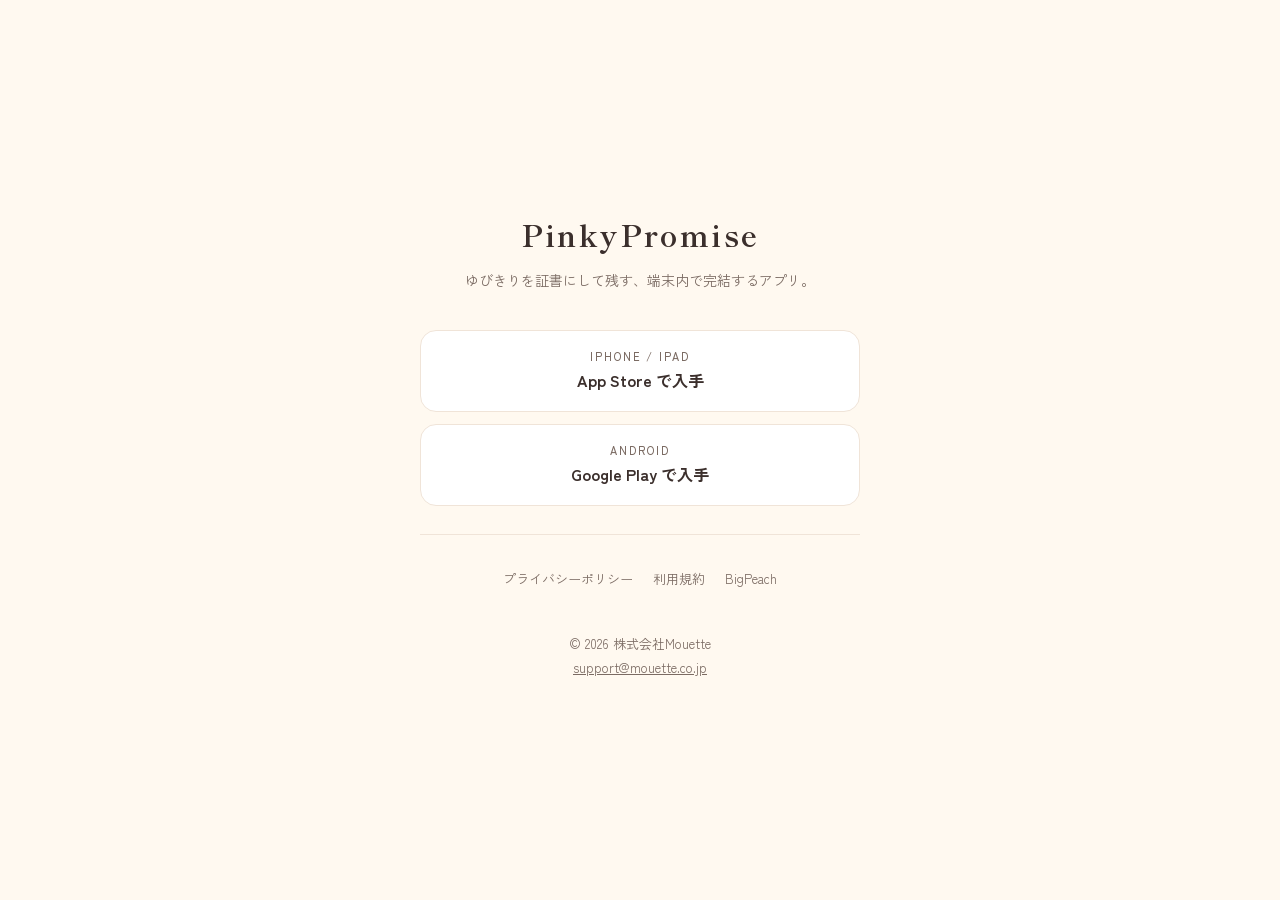
==== pinkypromise/index.html @ c035c340 "feat(pinkypromise): ストアへ振り分けるランディングページを追加 Co-Authored-By: Claude Opus 5 (1M context) <noreply@anthro" ====
<!DOCTYPE html>
<html lang="ja">
<head>
<meta charset="utf-8">
<meta name="viewport" content="width=device-width, initial-scale=1">
<title>PinkyPromise</title>
<meta name="description" content="ゆびきりを証書にして残す、端末内で完結するアプリ。App Store と Google Play で配信中。">
<meta name="apple-itunes-app" content="app-id=6805258510">
<meta property="og:type" content="website">
<meta property="og:title" content="PinkyPromise">
<meta property="og:description" content="ゆびきりを証書にして残す、端末内で完結するアプリ。">
<meta property="og:url" content="https://bigpeach-labs.github.io/pinkypromise/">
<link rel="preconnect" href="https://fonts.googleapis.com">
<link rel="preconnect" href="https://fonts.gstatic.com" crossorigin>
<link href="https://fonts.googleapis.com/css2?family=Shippori+Mincho:wght@700&family=Zen+Kaku+Gothic+New:wght@400;500;700&display=swap" rel="stylesheet">
<style>
  :root {
    --canvas: #FFF9F0;
    --paper: #FFFFFF;
    --ink: #3B2F2C;
    --ink-faint: #7B6B63;
    --line: #F0E4D8;
    --rose: #D2325F;
    --navy: #5A3F52;
    --ui: "Zen Kaku Gothic New", -apple-system, BlinkMacSystemFont, "Hiragino Sans", "Noto Sans JP", sans-serif;
    --serif: "Shippori Mincho", "Hiragino Mincho ProN", "Yu Mincho", serif;
  }

  * { box-sizing: border-box; }

  body {
    margin: 0;
    min-height: 100vh;
    background: var(--canvas);
    color: var(--ink);
    font-family: var(--ui);
    line-height: 1.85;
    display: flex;
    align-items: center;
    justify-content: center;
    -webkit-text-size-adjust: 100%;
  }

  .wrap {
    width: 100%;
    max-width: 480px;
    padding: 56px 20px;
    text-align: center;
  }

  h1 {
    font-family: var(--serif);
    font-size: 30px;
    letter-spacing: 0.08em;
    margin: 0 0 6px;
  }

  .tagline {
    margin: 0 0 36px;
    color: var(--ink-faint);
    font-size: 14px;
  }

  .stores {
    display: flex;
    flex-direction: column;
    gap: 12px;
    margin: 0 0 28px;
  }

  .store {
    display: block;
    padding: 15px 20px;
    border-radius: 16px;
    background: var(--paper);
    border: 1px solid var(--line);
    color: var(--ink);
    text-decoration: none;
    font-size: 16px;
    font-weight: 700;
    transition: border-color 0.15s ease, color 0.15s ease;
  }

  .store:hover { border-color: var(--rose); color: var(--rose); }

  .store .platform {
    display: block;
    font-size: 11px;
    font-weight: 500;
    letter-spacing: 0.18em;
    text-transform: uppercase;
    color: var(--ink-faint);
  }

  .redirecting {
    margin: 0 0 20px;
    font-size: 13px;
    color: var(--ink-faint);
  }

  .redirecting[hidden] { display: none; }

  .docs {
    margin: 0;
    padding: 28px 0 0;
    list-style: none;
    border-top: 1px solid var(--line);
    display: flex;
    flex-wrap: wrap;
    justify-content: center;
    gap: 6px 20px;
  }

  .docs a {
    color: var(--ink-faint);
    font-size: 13px;
    text-decoration: none;
  }

  .docs a:hover { color: var(--rose); }

  footer {
    margin-top: 40px;
    color: var(--ink-faint);
    font-size: 13px;
  }

  footer a { color: var(--ink-faint); }

  @media (max-width: 480px) {
    .wrap { padding: 40px 18px; }
    h1 { font-size: 25px; }
  }
</style>
</head>
<body>
<div class="wrap">

  <h1>PinkyPromise</h1>
  <p class="tagline">ゆびきりを証書にして残す、端末内で完結するアプリ。</p>

  <p class="redirecting" id="redirecting" hidden>ストアを開いています…</p>

  <div class="stores">
    <a class="store" href="https://apps.apple.com/app/id6805258510" id="app-store">
      <span class="platform">iPhone / iPad</span>
      App Store で入手
    </a>
    <a class="store" href="https://play.google.com/store/apps/details?id=com.bigpeach.pinkypromise" id="play-store">
      <span class="platform">Android</span>
      Google Play で入手
    </a>
  </div>

  <ul class="docs">
    <li><a href="/pinkypromise/privacy/">プライバシーポリシー</a></li>
    <li><a href="/pinkypromise/terms/">利用規約</a></li>
    <li><a href="/">BigPeach</a></li>
  </ul>

  <footer>
    <p>© 2026 株式会社Mouette<br>
    <a href="mailto:support@mouette.co.jp">support@mouette.co.jp</a></p>
  </footer>

</div>
<script>
  (function () {
    var ua = navigator.userAgent || "";
    var isAndroid = /Android/i.test(ua);
    var isIos = /iPhone|iPad|iPod/i.test(ua)
      || (/Macintosh/i.test(ua) && navigator.maxTouchPoints > 1);
    if (!isAndroid && !isIos) return;

    var target = document.getElementById(isAndroid ? "play-store" : "app-store").href;
    document.getElementById("redirecting").hidden = false;
    window.setTimeout(function () {
      window.location.replace(target);
    }, 400);
  })();
</script>
</body>
</html>
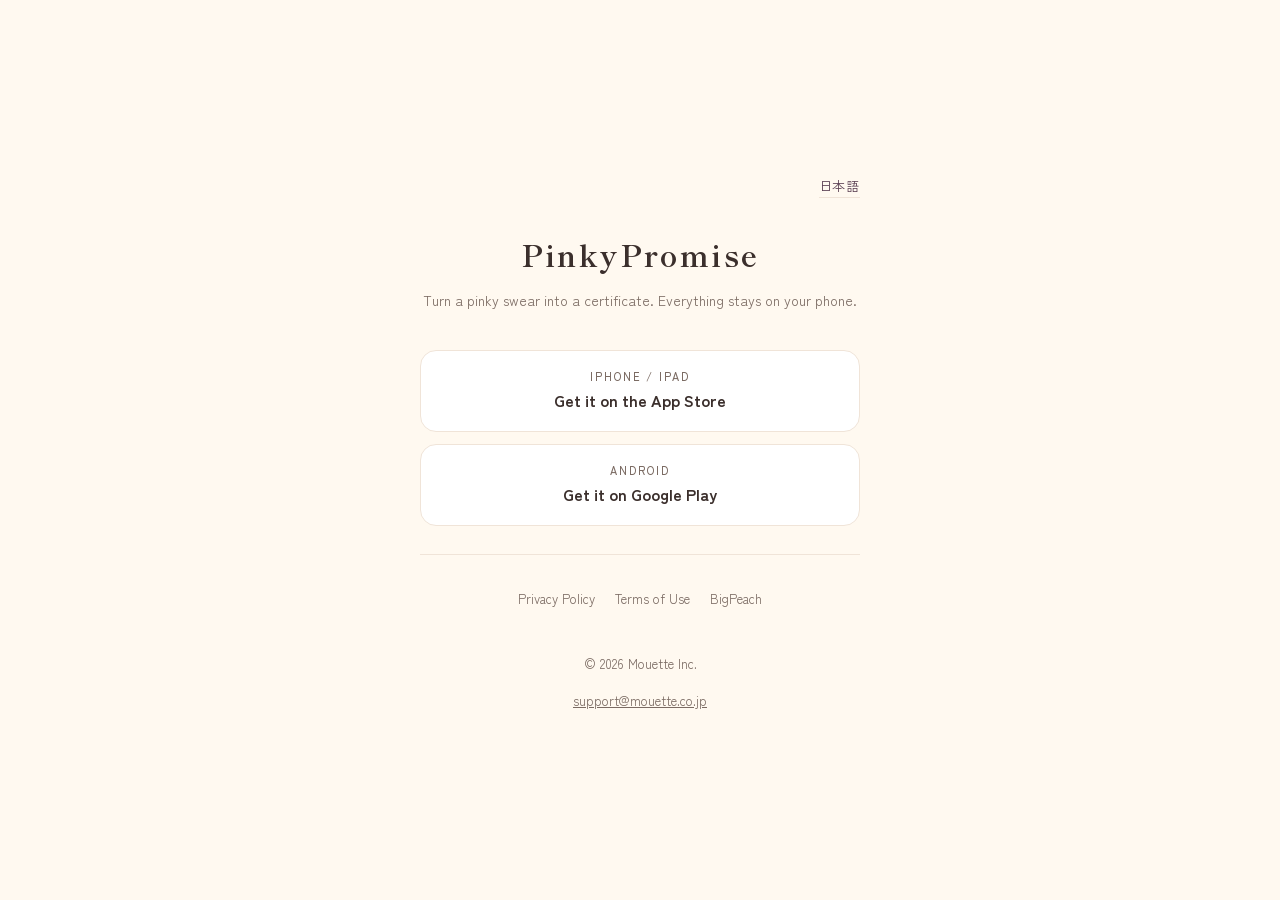
==== commit a7dd62dd: "feat(pinkypromise): ランディングページを日本語と英語に対応させる Co-Authored-By: Claude Opus 5 (1M context) <noreply@anthr" ====
--- a/pinkypromise/index.html
+++ b/pinkypromise/index.html
@@ -6,6 +6,10 @@
 <title>PinkyPromise</title>
 <meta name="description" content="ゆびきりを証書にして残す、端末内で完結するアプリ。App Store と Google Play で配信中。">
 <meta name="apple-itunes-app" content="app-id=6805258510">
+<link rel="canonical" href="https://bigpeach-labs.github.io/pinkypromise/">
+<link rel="alternate" hreflang="ja" href="https://bigpeach-labs.github.io/pinkypromise/?lang=ja">
+<link rel="alternate" hreflang="en" href="https://bigpeach-labs.github.io/pinkypromise/?lang=en">
+<link rel="alternate" hreflang="x-default" href="https://bigpeach-labs.github.io/pinkypromise/">
 <meta property="og:type" content="website">
 <meta property="og:title" content="PinkyPromise">
 <meta property="og:description" content="ゆびきりを証書にして残す、端末内で完結するアプリ。">
@@ -45,8 +49,27 @@
     width: 100%;
     max-width: 480px;
     padding: 56px 20px;
-    text-align: center;
-  }
+  }
+
+  .lang-switch {
+    display: block;
+    text-align: right;
+    font-size: 13px;
+    letter-spacing: 0.06em;
+    color: var(--navy);
+    text-decoration: none;
+    border-bottom: 1px solid transparent;
+    margin-bottom: 28px;
+  }
+
+  .lang-switch span {
+    border-bottom: 1px solid var(--line);
+    padding-bottom: 2px;
+  }
+
+  .lang-switch:hover span { border-bottom-color: var(--navy); }
+
+  .center { text-align: center; }
 
   h1 {
     font-family: var(--serif);
@@ -136,36 +159,118 @@
 <body>
 <div class="wrap">
 
-  <h1>PinkyPromise</h1>
-  <p class="tagline">ゆびきりを証書にして残す、端末内で完結するアプリ。</p>
-
-  <p class="redirecting" id="redirecting" hidden>ストアを開いています…</p>
-
-  <div class="stores">
-    <a class="store" href="https://apps.apple.com/app/id6805258510" id="app-store">
-      <span class="platform">iPhone / iPad</span>
-      App Store で入手
-    </a>
-    <a class="store" href="https://play.google.com/store/apps/details?id=com.bigpeach.pinkypromise" id="play-store">
-      <span class="platform">Android</span>
-      Google Play で入手
-    </a>
+  <a class="lang-switch" id="lang-switch" href="?lang=en" hreflang="en"><span>English</span></a>
+
+  <div class="center">
+    <h1>PinkyPromise</h1>
+    <p class="tagline" id="tagline">ゆびきりを証書にして残す、端末内で完結するアプリ。</p>
+
+    <p class="redirecting" id="redirecting" hidden>ストアを開いています…</p>
+
+    <div class="stores">
+      <a class="store" href="https://apps.apple.com/app/id6805258510" id="app-store">
+        <span class="platform">iPhone / iPad</span>
+        <span id="app-store-label">App Store で入手</span>
+      </a>
+      <a class="store" href="https://play.google.com/store/apps/details?id=com.bigpeach.pinkypromise" id="play-store">
+        <span class="platform">Android</span>
+        <span id="play-store-label">Google Play で入手</span>
+      </a>
+    </div>
+
+    <ul class="docs">
+      <li><a href="/pinkypromise/privacy/" id="privacy-link">プライバシーポリシー</a></li>
+      <li><a href="/pinkypromise/terms/" id="terms-link">利用規約</a></li>
+      <li><a href="/">BigPeach</a></li>
+    </ul>
+
+    <footer>
+      <p id="copyright">© 2026 株式会社Mouette</p>
+      <p><a href="mailto:support@mouette.co.jp">support@mouette.co.jp</a></p>
+    </footer>
   </div>
-
-  <ul class="docs">
-    <li><a href="/pinkypromise/privacy/">プライバシーポリシー</a></li>
-    <li><a href="/pinkypromise/terms/">利用規約</a></li>
-    <li><a href="/">BigPeach</a></li>
-  </ul>
-
-  <footer>
-    <p>© 2026 株式会社Mouette<br>
-    <a href="mailto:support@mouette.co.jp">support@mouette.co.jp</a></p>
-  </footer>
 
 </div>
 <script>
   (function () {
+    var COPY = {
+      ja: {
+        title: "PinkyPromise",
+        tagline: "ゆびきりを証書にして残す、端末内で完結するアプリ。",
+        redirecting: "ストアを開いています…",
+        appStore: "App Store で入手",
+        playStore: "Google Play で入手",
+        privacy: "プライバシーポリシー",
+        privacyHref: "/pinkypromise/privacy/",
+        terms: "利用規約",
+        termsHref: "/pinkypromise/terms/",
+        copyright: "© 2026 株式会社Mouette",
+        switchLabel: "English",
+        switchHref: "?lang=en",
+        switchLang: "en",
+        description: "ゆびきりを証書にして残す、端末内で完結するアプリ。App Store と Google Play で配信中。"
+      },
+      en: {
+        title: "PinkyPromise",
+        tagline: "Turn a pinky swear into a certificate. Everything stays on your phone.",
+        redirecting: "Opening the store…",
+        appStore: "Get it on the App Store",
+        playStore: "Get it on Google Play",
+        privacy: "Privacy Policy",
+        privacyHref: "/pinkypromise/privacy/en/",
+        terms: "Terms of Use",
+        termsHref: "/pinkypromise/terms/en/",
+        copyright: "© 2026 Mouette Inc.",
+        switchLabel: "日本語",
+        switchHref: "?lang=ja",
+        switchLang: "ja",
+        description: "Turn a pinky swear into a certificate. Everything stays on your phone. Available on the App Store and Google Play."
+      }
+    };
+
+    function resolveLanguage() {
+      var requested = new URLSearchParams(window.location.search).get("lang");
+      if (requested === "ja" || requested === "en") return requested;
+      var preferred = navigator.languages || [navigator.language || "ja"];
+      for (var i = 0; i < preferred.length; i += 1) {
+        if (/^ja\b/i.test(preferred[i])) return "ja";
+        if (/^en\b/i.test(preferred[i])) return "en";
+      }
+      return "ja";
+    }
+
+    function setText(id, value) {
+      var node = document.getElementById(id);
+      if (node) node.textContent = value;
+    }
+
+    var lang = resolveLanguage();
+    var copy = COPY[lang];
+
+    document.documentElement.lang = lang;
+    document.title = copy.title;
+    var description = document.querySelector('meta[name="description"]');
+    if (description) description.setAttribute("content", copy.description);
+
+    setText("tagline", copy.tagline);
+    setText("redirecting", copy.redirecting);
+    setText("app-store-label", copy.appStore);
+    setText("play-store-label", copy.playStore);
+    setText("copyright", copy.copyright);
+
+    var privacy = document.getElementById("privacy-link");
+    privacy.textContent = copy.privacy;
+    privacy.href = copy.privacyHref;
+
+    var terms = document.getElementById("terms-link");
+    terms.textContent = copy.terms;
+    terms.href = copy.termsHref;
+
+    var toggle = document.getElementById("lang-switch");
+    toggle.querySelector("span").textContent = copy.switchLabel;
+    toggle.href = copy.switchHref;
+    toggle.hreflang = copy.switchLang;
+
     var ua = navigator.userAgent || "";
     var isAndroid = /Android/i.test(ua);
     var isIos = /iPhone|iPad|iPod/i.test(ua)
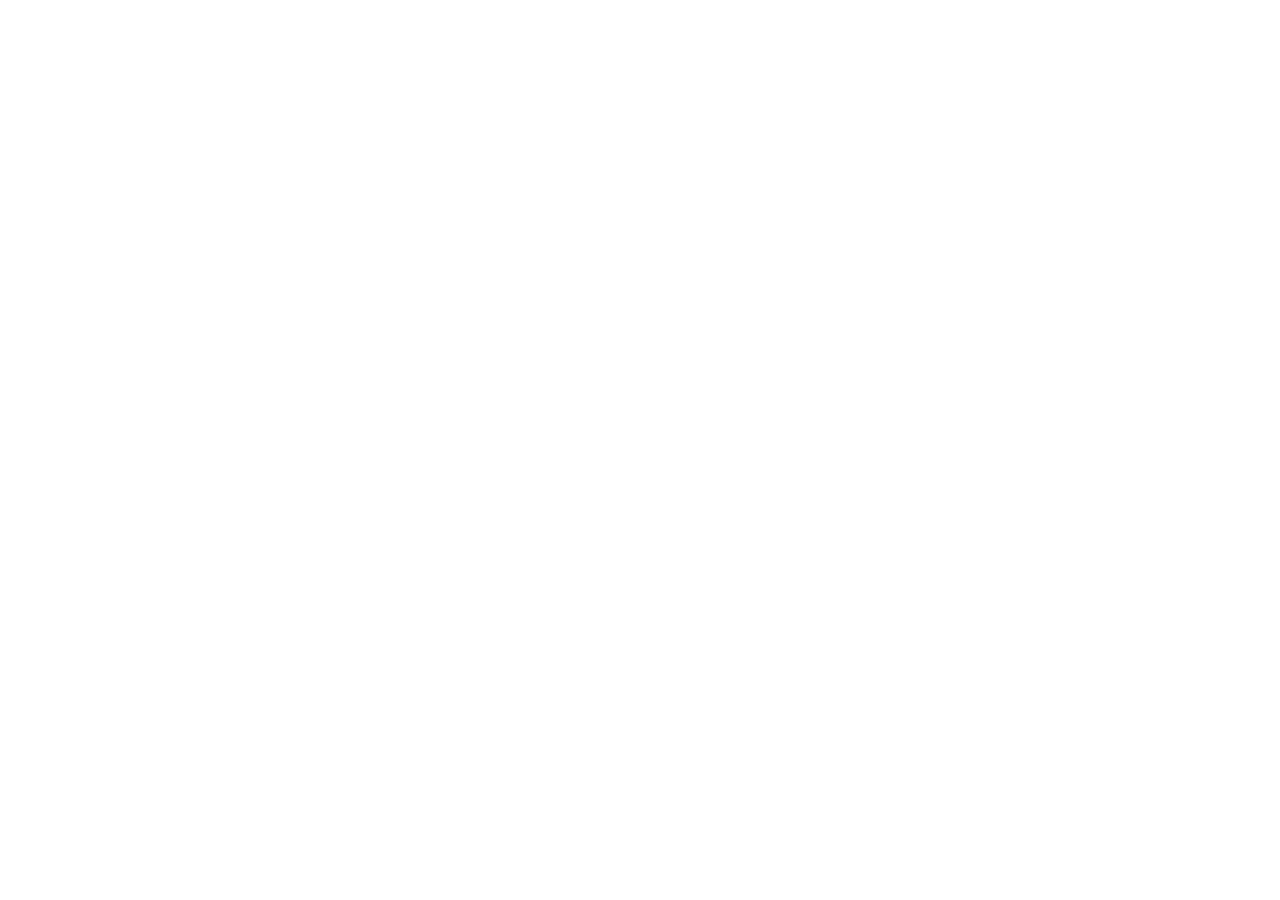
==== commit 5adb7791: "feat(pinkypromise): 旧ページを pinkypromise.pink への転送に置き換える ストア導線と法務ページは pinkypromise-site に移し、pinkypromi" ====
--- a/pinkypromise/index.html
+++ b/pinkypromise/index.html
@@ -4,285 +4,11 @@
 <meta charset="utf-8">
 <meta name="viewport" content="width=device-width, initial-scale=1">
 <title>PinkyPromise</title>
-<meta name="description" content="ゆびきりを証書にして残す、端末内で完結するアプリ。App Store と Google Play で配信中。">
-<meta name="apple-itunes-app" content="app-id=6805258510">
-<link rel="canonical" href="https://bigpeach-labs.github.io/pinkypromise/">
-<link rel="alternate" hreflang="ja" href="https://bigpeach-labs.github.io/pinkypromise/?lang=ja">
-<link rel="alternate" hreflang="en" href="https://bigpeach-labs.github.io/pinkypromise/?lang=en">
-<link rel="alternate" hreflang="x-default" href="https://bigpeach-labs.github.io/pinkypromise/">
-<meta property="og:type" content="website">
-<meta property="og:title" content="PinkyPromise">
-<meta property="og:description" content="ゆびきりを証書にして残す、端末内で完結するアプリ。">
-<meta property="og:url" content="https://bigpeach-labs.github.io/pinkypromise/">
-<link rel="preconnect" href="https://fonts.googleapis.com">
-<link rel="preconnect" href="https://fonts.gstatic.com" crossorigin>
-<link href="https://fonts.googleapis.com/css2?family=Shippori+Mincho:wght@700&family=Zen+Kaku+Gothic+New:wght@400;500;700&display=swap" rel="stylesheet">
-<style>
-  :root {
-    --canvas: #FFF9F0;
-    --paper: #FFFFFF;
-    --ink: #3B2F2C;
-    --ink-faint: #7B6B63;
-    --line: #F0E4D8;
-    --rose: #D2325F;
-    --navy: #5A3F52;
-    --ui: "Zen Kaku Gothic New", -apple-system, BlinkMacSystemFont, "Hiragino Sans", "Noto Sans JP", sans-serif;
-    --serif: "Shippori Mincho", "Hiragino Mincho ProN", "Yu Mincho", serif;
-  }
-
-  * { box-sizing: border-box; }
-
-  body {
-    margin: 0;
-    min-height: 100vh;
-    background: var(--canvas);
-    color: var(--ink);
-    font-family: var(--ui);
-    line-height: 1.85;
-    display: flex;
-    align-items: center;
-    justify-content: center;
-    -webkit-text-size-adjust: 100%;
-  }
-
-  .wrap {
-    width: 100%;
-    max-width: 480px;
-    padding: 56px 20px;
-  }
-
-  .lang-switch {
-    display: block;
-    text-align: right;
-    font-size: 13px;
-    letter-spacing: 0.06em;
-    color: var(--navy);
-    text-decoration: none;
-    border-bottom: 1px solid transparent;
-    margin-bottom: 28px;
-  }
-
-  .lang-switch span {
-    border-bottom: 1px solid var(--line);
-    padding-bottom: 2px;
-  }
-
-  .lang-switch:hover span { border-bottom-color: var(--navy); }
-
-  .center { text-align: center; }
-
-  h1 {
-    font-family: var(--serif);
-    font-size: 30px;
-    letter-spacing: 0.08em;
-    margin: 0 0 6px;
-  }
-
-  .tagline {
-    margin: 0 0 36px;
-    color: var(--ink-faint);
-    font-size: 14px;
-  }
-
-  .stores {
-    display: flex;
-    flex-direction: column;
-    gap: 12px;
-    margin: 0 0 28px;
-  }
-
-  .store {
-    display: block;
-    padding: 15px 20px;
-    border-radius: 16px;
-    background: var(--paper);
-    border: 1px solid var(--line);
-    color: var(--ink);
-    text-decoration: none;
-    font-size: 16px;
-    font-weight: 700;
-    transition: border-color 0.15s ease, color 0.15s ease;
-  }
-
-  .store:hover { border-color: var(--rose); color: var(--rose); }
-
-  .store .platform {
-    display: block;
-    font-size: 11px;
-    font-weight: 500;
-    letter-spacing: 0.18em;
-    text-transform: uppercase;
-    color: var(--ink-faint);
-  }
-
-  .redirecting {
-    margin: 0 0 20px;
-    font-size: 13px;
-    color: var(--ink-faint);
-  }
-
-  .redirecting[hidden] { display: none; }
-
-  .docs {
-    margin: 0;
-    padding: 28px 0 0;
-    list-style: none;
-    border-top: 1px solid var(--line);
-    display: flex;
-    flex-wrap: wrap;
-    justify-content: center;
-    gap: 6px 20px;
-  }
-
-  .docs a {
-    color: var(--ink-faint);
-    font-size: 13px;
-    text-decoration: none;
-  }
-
-  .docs a:hover { color: var(--rose); }
-
-  footer {
-    margin-top: 40px;
-    color: var(--ink-faint);
-    font-size: 13px;
-  }
-
-  footer a { color: var(--ink-faint); }
-
-  @media (max-width: 480px) {
-    .wrap { padding: 40px 18px; }
-    h1 { font-size: 25px; }
-  }
-</style>
+<link rel="canonical" href="https://pinkypromise.pink/get">
+<script>location.replace("https://pinkypromise.pink/get" + location.search + location.hash);</script>
+<meta http-equiv="refresh" content="0; url=https://pinkypromise.pink/get">
 </head>
 <body>
-<div class="wrap">
-
-  <a class="lang-switch" id="lang-switch" href="?lang=en" hreflang="en"><span>English</span></a>
-
-  <div class="center">
-    <h1>PinkyPromise</h1>
-    <p class="tagline" id="tagline">ゆびきりを証書にして残す、端末内で完結するアプリ。</p>
-
-    <p class="redirecting" id="redirecting" hidden>ストアを開いています…</p>
-
-    <div class="stores">
-      <a class="store" href="https://apps.apple.com/app/id6805258510" id="app-store">
-        <span class="platform">iPhone / iPad</span>
-        <span id="app-store-label">App Store で入手</span>
-      </a>
-      <a class="store" href="https://play.google.com/store/apps/details?id=com.bigpeach.pinkypromise" id="play-store">
-        <span class="platform">Android</span>
-        <span id="play-store-label">Google Play で入手</span>
-      </a>
-    </div>
-
-    <ul class="docs">
-      <li><a href="/pinkypromise/privacy/" id="privacy-link">プライバシーポリシー</a></li>
-      <li><a href="/pinkypromise/terms/" id="terms-link">利用規約</a></li>
-      <li><a href="/">BigPeach</a></li>
-    </ul>
-
-    <footer>
-      <p id="copyright">© 2026 株式会社Mouette</p>
-      <p><a href="mailto:support@mouette.co.jp">support@mouette.co.jp</a></p>
-    </footer>
-  </div>
-
-</div>
-<script>
-  (function () {
-    var COPY = {
-      ja: {
-        title: "PinkyPromise",
-        tagline: "ゆびきりを証書にして残す、端末内で完結するアプリ。",
-        redirecting: "ストアを開いています…",
-        appStore: "App Store で入手",
-        playStore: "Google Play で入手",
-        privacy: "プライバシーポリシー",
-        privacyHref: "/pinkypromise/privacy/",
-        terms: "利用規約",
-        termsHref: "/pinkypromise/terms/",
-        copyright: "© 2026 株式会社Mouette",
-        switchLabel: "English",
-        switchHref: "?lang=en",
-        switchLang: "en",
-        description: "ゆびきりを証書にして残す、端末内で完結するアプリ。App Store と Google Play で配信中。"
-      },
-      en: {
-        title: "PinkyPromise",
-        tagline: "Turn a pinky swear into a certificate. Everything stays on your phone.",
-        redirecting: "Opening the store…",
-        appStore: "Get it on the App Store",
-        playStore: "Get it on Google Play",
-        privacy: "Privacy Policy",
-        privacyHref: "/pinkypromise/privacy/en/",
-        terms: "Terms of Use",
-        termsHref: "/pinkypromise/terms/en/",
-        copyright: "© 2026 Mouette Inc.",
-        switchLabel: "日本語",
-        switchHref: "?lang=ja",
-        switchLang: "ja",
-        description: "Turn a pinky swear into a certificate. Everything stays on your phone. Available on the App Store and Google Play."
-      }
-    };
-
-    function resolveLanguage() {
-      var requested = new URLSearchParams(window.location.search).get("lang");
-      if (requested === "ja" || requested === "en") return requested;
-      var preferred = navigator.languages || [navigator.language || "ja"];
-      for (var i = 0; i < preferred.length; i += 1) {
-        if (/^ja\b/i.test(preferred[i])) return "ja";
-        if (/^en\b/i.test(preferred[i])) return "en";
-      }
-      return "ja";
-    }
-
-    function setText(id, value) {
-      var node = document.getElementById(id);
-      if (node) node.textContent = value;
-    }
-
-    var lang = resolveLanguage();
-    var copy = COPY[lang];
-
-    document.documentElement.lang = lang;
-    document.title = copy.title;
-    var description = document.querySelector('meta[name="description"]');
-    if (description) description.setAttribute("content", copy.description);
-
-    setText("tagline", copy.tagline);
-    setText("redirecting", copy.redirecting);
-    setText("app-store-label", copy.appStore);
-    setText("play-store-label", copy.playStore);
-    setText("copyright", copy.copyright);
-
-    var privacy = document.getElementById("privacy-link");
-    privacy.textContent = copy.privacy;
-    privacy.href = copy.privacyHref;
-
-    var terms = document.getElementById("terms-link");
-    terms.textContent = copy.terms;
-    terms.href = copy.termsHref;
-
-    var toggle = document.getElementById("lang-switch");
-    toggle.querySelector("span").textContent = copy.switchLabel;
-    toggle.href = copy.switchHref;
-    toggle.hreflang = copy.switchLang;
-
-    var ua = navigator.userAgent || "";
-    var isAndroid = /Android/i.test(ua);
-    var isIos = /iPhone|iPad|iPod/i.test(ua)
-      || (/Macintosh/i.test(ua) && navigator.maxTouchPoints > 1);
-    if (!isAndroid && !isIos) return;
-
-    var target = document.getElementById(isAndroid ? "play-store" : "app-store").href;
-    document.getElementById("redirecting").hidden = false;
-    window.setTimeout(function () {
-      window.location.replace(target);
-    }, 400);
-  })();
-</script>
+<p><a href="https://pinkypromise.pink/get">https://pinkypromise.pink/get</a></p>
 </body>
 </html>
